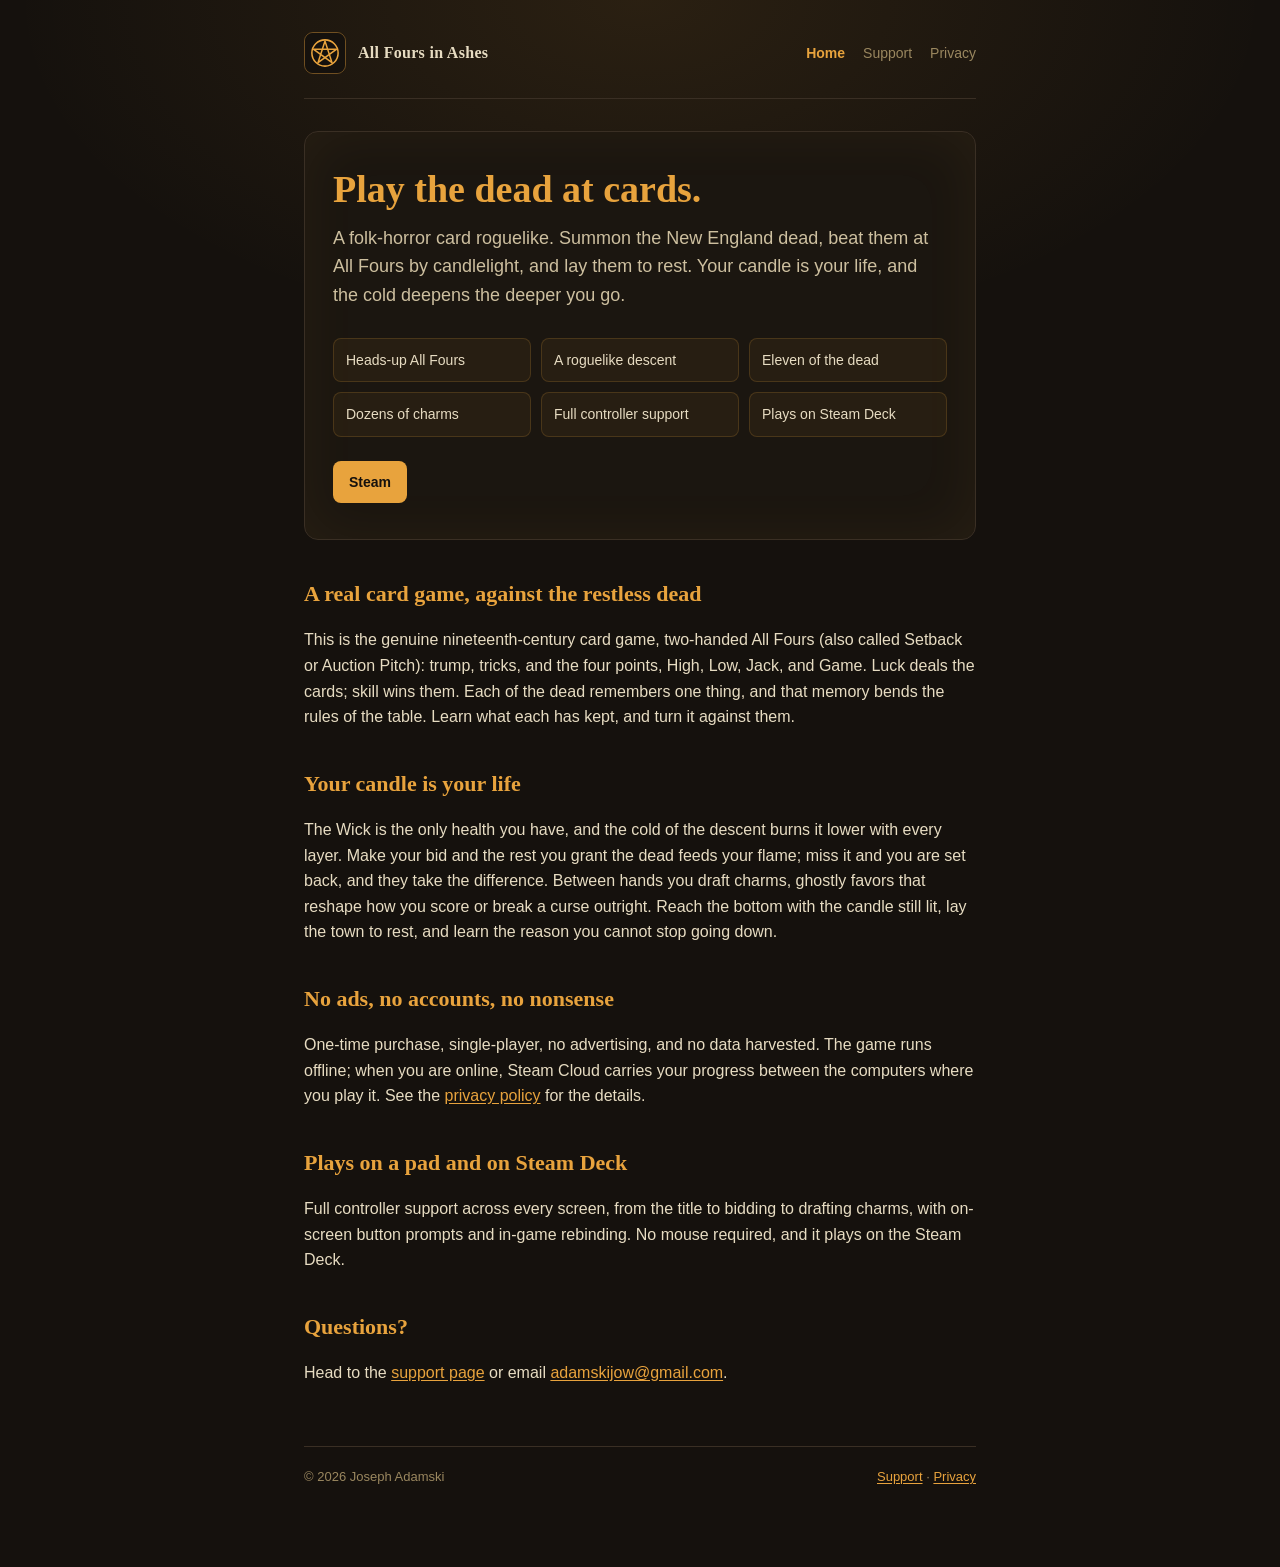
==== ashes/index.html @ 029fb8b5 "Add All Fours in Ashes pub pages (ashes/) Mirror the existing static site for a second title, All Fo" ====
<!doctype html>
<html lang="en">
<head>
<meta charset="utf-8">
<meta name="viewport" content="width=device-width, initial-scale=1">
<title>All Fours in Ashes</title>
<meta name="description" content="A folk-horror card roguelike. Play the colonial dead at All Fours by candlelight, draft charms, and descend. On Steam for Windows, macOS, and Linux / Steam Deck.">
<link rel="stylesheet" href="./style.css">
<link rel="icon" href="./icon.svg" type="image/svg+xml">
</head>
<body>
<div class="wrap">

<header class="site">
  <div class="logo"><img src="./icon.svg" alt=""></div>
  <div class="name">All Fours in Ashes</div>
  <nav class="site">
    <a href="./index.html" class="active">Home</a>
    <a href="./support.html">Support</a>
    <a href="./privacy.html">Privacy</a>
  </nav>
</header>

<section class="hero">
  <h1>Play the dead at cards.</h1>
  <p class="tagline">A folk-horror card roguelike. Summon the New England dead, beat them at All Fours by candlelight, and lay them to rest. Your candle is your life, and the cold deepens the deeper you go.</p>

  <ul class="games">
    <li>Heads-up All Fours</li>
    <li>A roguelike descent</li>
    <li>Eleven of the dead</li>
    <li>Dozens of charms</li>
    <li>Full controller support</li>
    <li>Plays on Steam Deck</li>
  </ul>

  <div class="stores">
    <a class="store-btn" href="#">Steam</a>
  </div>
</section>

<h2>A real card game, against the restless dead</h2>
<p>This is the genuine nineteenth-century card game, two-handed All Fours (also called Setback or Auction Pitch): trump, tricks, and the four points, High, Low, Jack, and Game. Luck deals the cards; skill wins them. Each of the dead remembers one thing, and that memory bends the rules of the table. Learn what each has kept, and turn it against them.</p>

<h2>Your candle is your life</h2>
<p>The Wick is the only health you have, and the cold of the descent burns it lower with every layer. Make your bid and the rest you grant the dead feeds your flame; miss it and you are set back, and they take the difference. Between hands you draft charms, ghostly favors that reshape how you score or break a curse outright. Reach the bottom with the candle still lit, lay the town to rest, and learn the reason you cannot stop going down.</p>

<h2>No ads, no accounts, no nonsense</h2>
<p>One-time purchase, single-player, no advertising, and no data harvested. The game runs offline; when you are online, Steam Cloud carries your progress between the computers where you play it. See the <a href="./privacy.html">privacy policy</a> for the details.</p>

<h2>Plays on a pad and on Steam Deck</h2>
<p>Full controller support across every screen, from the title to bidding to drafting charms, with on-screen button prompts and in-game rebinding. No mouse required, and it plays on the Steam Deck.</p>

<h2>Questions?</h2>
<p>Head to the <a href="./support.html">support page</a> or email <a href="mailto:adamskijow@gmail.com">adamskijow@gmail.com</a>.</p>

<footer class="site">
  <span>© 2026 Joseph Adamski</span>
  <span><a href="./support.html">Support</a> · <a href="./privacy.html">Privacy</a></span>
</footer>

</div>
</body>
</html>
---- ashes/style.css ----
:root {
  --night: #15110d;
  --panel: #1b1610;
  --parch: #e7dcc2;
  --muted: #9a875f;
  --rule: #3a2f24;
  --amber: #e8a33d;
  --ember: #b5651d;
  --blood: #7a1f1f;
}

* { box-sizing: border-box; }

html, body {
  margin: 0;
  padding: 0;
  background: var(--night);
  background-image: radial-gradient(ellipse 70% 55% at 50% 0%, rgba(232,163,61,0.10), rgba(21,17,13,0) 70%);
  background-attachment: fixed;
  color: var(--parch);
  font-family: -apple-system, BlinkMacSystemFont, "Segoe UI", Roboto, "Helvetica Neue", Arial, sans-serif;
  line-height: 1.6;
  -webkit-font-smoothing: antialiased;
}

a { color: var(--amber); text-decoration: underline; text-underline-offset: 2px; }
a:hover { color: var(--ember); }

.wrap {
  max-width: 720px;
  margin: 0 auto;
  padding: 32px 24px 80px;
}

header.site {
  display: flex;
  align-items: center;
  gap: 12px;
  padding-bottom: 24px;
  border-bottom: 1px solid var(--rule);
  margin-bottom: 32px;
}

header.site .logo {
  width: 42px; height: 42px;
  border-radius: 9px;
  overflow: hidden;
  flex: 0 0 auto;
  border: 1px solid rgba(232,163,61,0.40);
}

header.site .logo img { width: 100%; height: 100%; display: block; }

header.site .name {
  font-weight: 600;
  font-size: 16px;
  letter-spacing: 0.3px;
  font-family: Georgia, "Times New Roman", serif;
  color: var(--parch);
}

nav.site {
  margin-left: auto;
  display: flex;
  gap: 18px;
  font-size: 14px;
}

nav.site a { text-decoration: none; color: var(--muted); }
nav.site a:hover { color: var(--parch); }
nav.site a.active { color: var(--amber); font-weight: 600; }

h1 {
  font-family: Georgia, "Times New Roman", serif;
  font-size: 38px;
  line-height: 1.15;
  margin: 0 0 12px;
  color: var(--parch);
}

h2 {
  font-family: Georgia, "Times New Roman", serif;
  font-size: 22px;
  margin: 36px 0 10px;
  color: var(--amber);
}

h3 { font-size: 16px; margin: 24px 0 6px; color: var(--parch); }

p, li { font-size: 16px; color: var(--parch); }

.tagline {
  font-size: 18px;
  color: var(--muted);
  margin: 0 0 28px;
}

.hero {
  background: var(--panel);
  border: 1px solid var(--rule);
  border-radius: 14px;
  padding: 36px 28px;
  margin-bottom: 32px;
  box-shadow: inset 0 0 60px rgba(232,163,61,0.06);
}

.hero h1 { color: var(--amber); }
.hero .tagline { color: #cdbf9f; }

.games {
  display: grid;
  grid-template-columns: repeat(auto-fill, minmax(150px, 1fr));
  gap: 10px;
  margin: 18px 0 4px;
  padding: 0;
  list-style: none;
}

.games li {
  background: rgba(232,163,61,0.06);
  border: 1px solid rgba(232,163,61,0.18);
  border-radius: 8px;
  padding: 10px 12px;
  font-size: 14px;
  color: var(--parch);
}

.stores {
  margin-top: 24px;
  display: flex;
  flex-wrap: wrap;
  gap: 10px;
}

.store-btn {
  display: inline-block;
  background: var(--amber);
  color: var(--night);
  padding: 10px 16px;
  border-radius: 8px;
  font-weight: 700;
  font-size: 14px;
  text-decoration: none;
}

.store-btn:hover { background: #f1b95b; color: var(--night); }

dl.faq dt { font-weight: 600; margin-top: 18px; color: var(--amber); }
dl.faq dd { margin: 4px 0 0; color: var(--parch); }

.contact-card {
  background: var(--panel);
  border: 1px solid var(--rule);
  border-radius: 10px;
  padding: 20px 22px;
  margin: 22px 0;
}

.contact-card .email { font-size: 18px; font-weight: 600; }

footer.site {
  margin-top: 60px;
  padding-top: 20px;
  border-top: 1px solid var(--rule);
  font-size: 13px;
  color: var(--muted);
  display: flex;
  justify-content: space-between;
  flex-wrap: wrap;
  gap: 8px;
}

@media (max-width: 540px) {
  h1 { font-size: 30px; }
  .hero { padding: 28px 20px; }
}
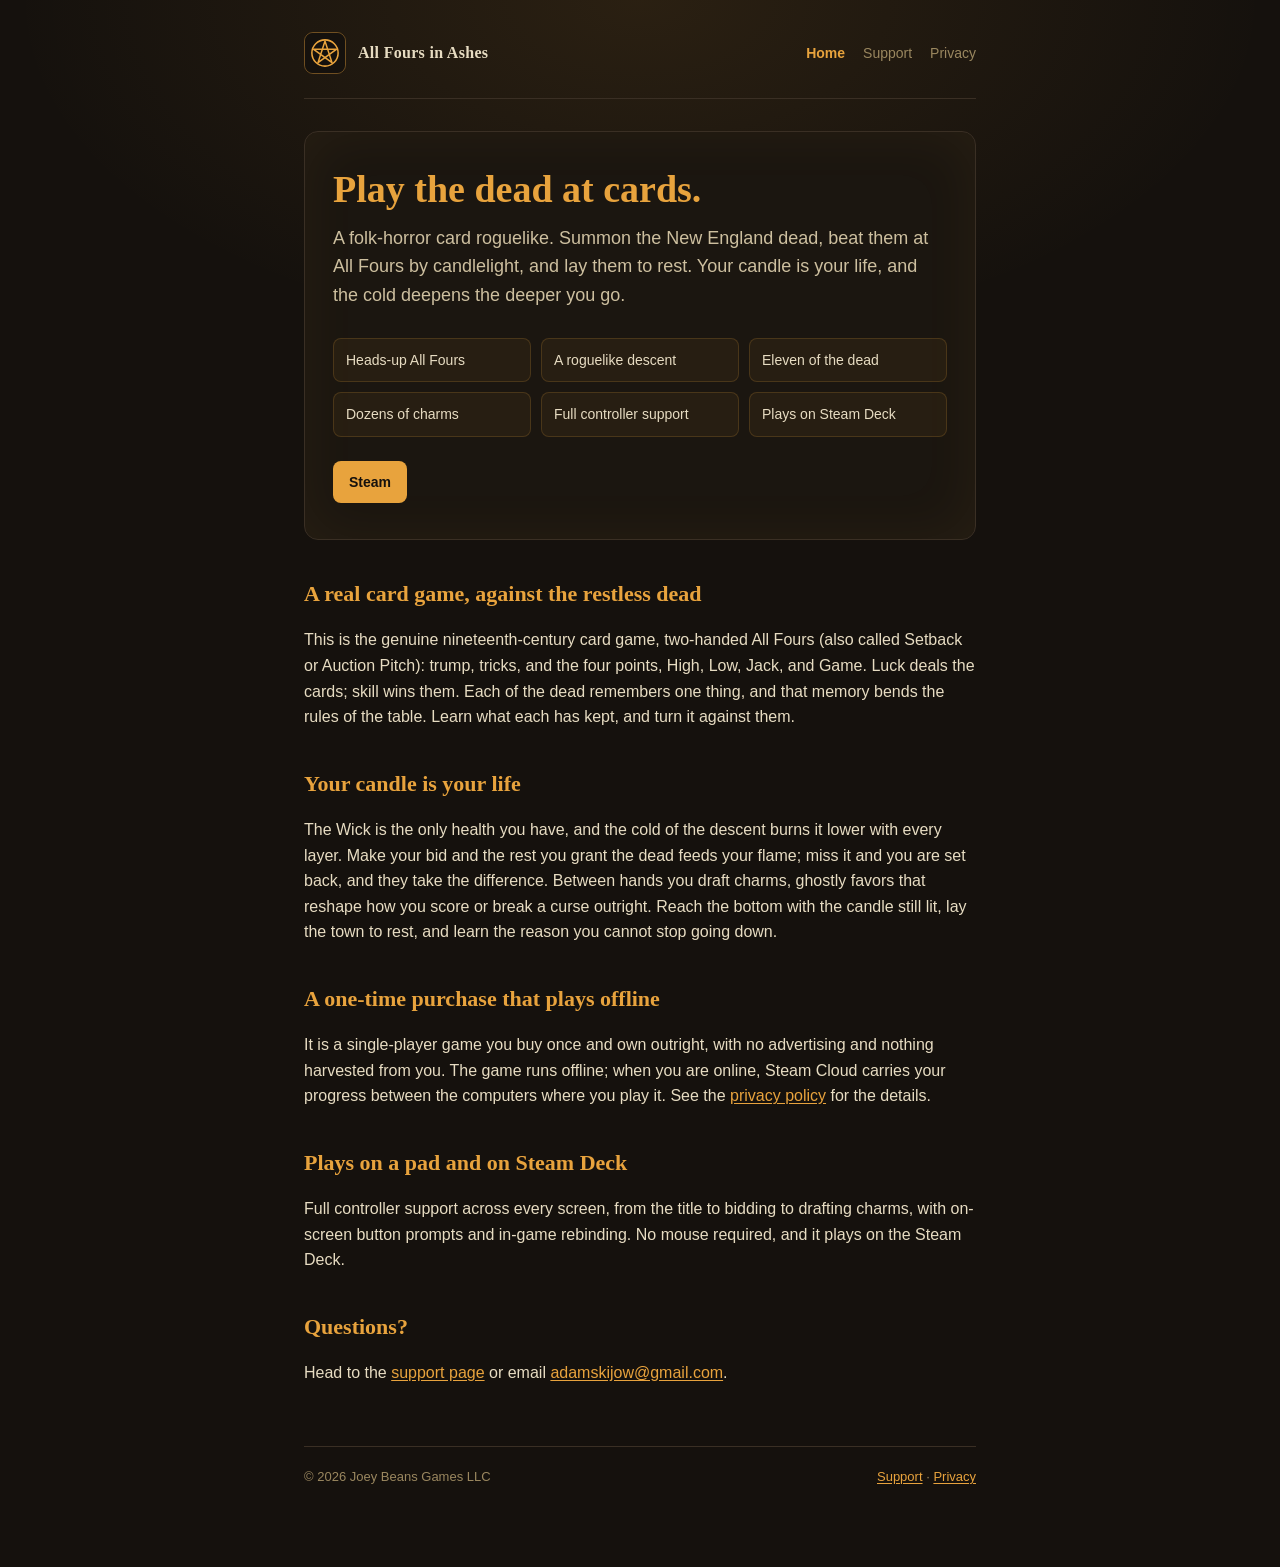
==== commit 819b5104: "Finalize launch copy: de-AI pass, Texas Hold'em on all platforms, LLC copyright Rewrite marketing co" ====
--- a/ashes/index.html
+++ b/ashes/index.html
@@ -45,8 +45,8 @@
 <h2>Your candle is your life</h2>
 <p>The Wick is the only health you have, and the cold of the descent burns it lower with every layer. Make your bid and the rest you grant the dead feeds your flame; miss it and you are set back, and they take the difference. Between hands you draft charms, ghostly favors that reshape how you score or break a curse outright. Reach the bottom with the candle still lit, lay the town to rest, and learn the reason you cannot stop going down.</p>
 
-<h2>No ads, no accounts, no nonsense</h2>
-<p>One-time purchase, single-player, no advertising, and no data harvested. The game runs offline; when you are online, Steam Cloud carries your progress between the computers where you play it. See the <a href="./privacy.html">privacy policy</a> for the details.</p>
+<h2>A one-time purchase that plays offline</h2>
+<p>It is a single-player game you buy once and own outright, with no advertising and nothing harvested from you. The game runs offline; when you are online, Steam Cloud carries your progress between the computers where you play it. See the <a href="./privacy.html">privacy policy</a> for the details.</p>
 
 <h2>Plays on a pad and on Steam Deck</h2>
 <p>Full controller support across every screen, from the title to bidding to drafting charms, with on-screen button prompts and in-game rebinding. No mouse required, and it plays on the Steam Deck.</p>
@@ -55,8 +55,8 @@
 <p>Head to the <a href="./support.html">support page</a> or email <a href="mailto:adamskijow@gmail.com">adamskijow@gmail.com</a>.</p>
 
 <footer class="site">
-  <span>© 2026 Joseph Adamski</span>
-  <span><a href="./support.html">Support</a> · <a href="./privacy.html">Privacy</a></span>
+  <span>&copy; 2026 Joey Beans Games LLC</span>
+  <span><a href="./support.html">Support</a> &middot; <a href="./privacy.html">Privacy</a></span>
 </footer>
 
 </div>
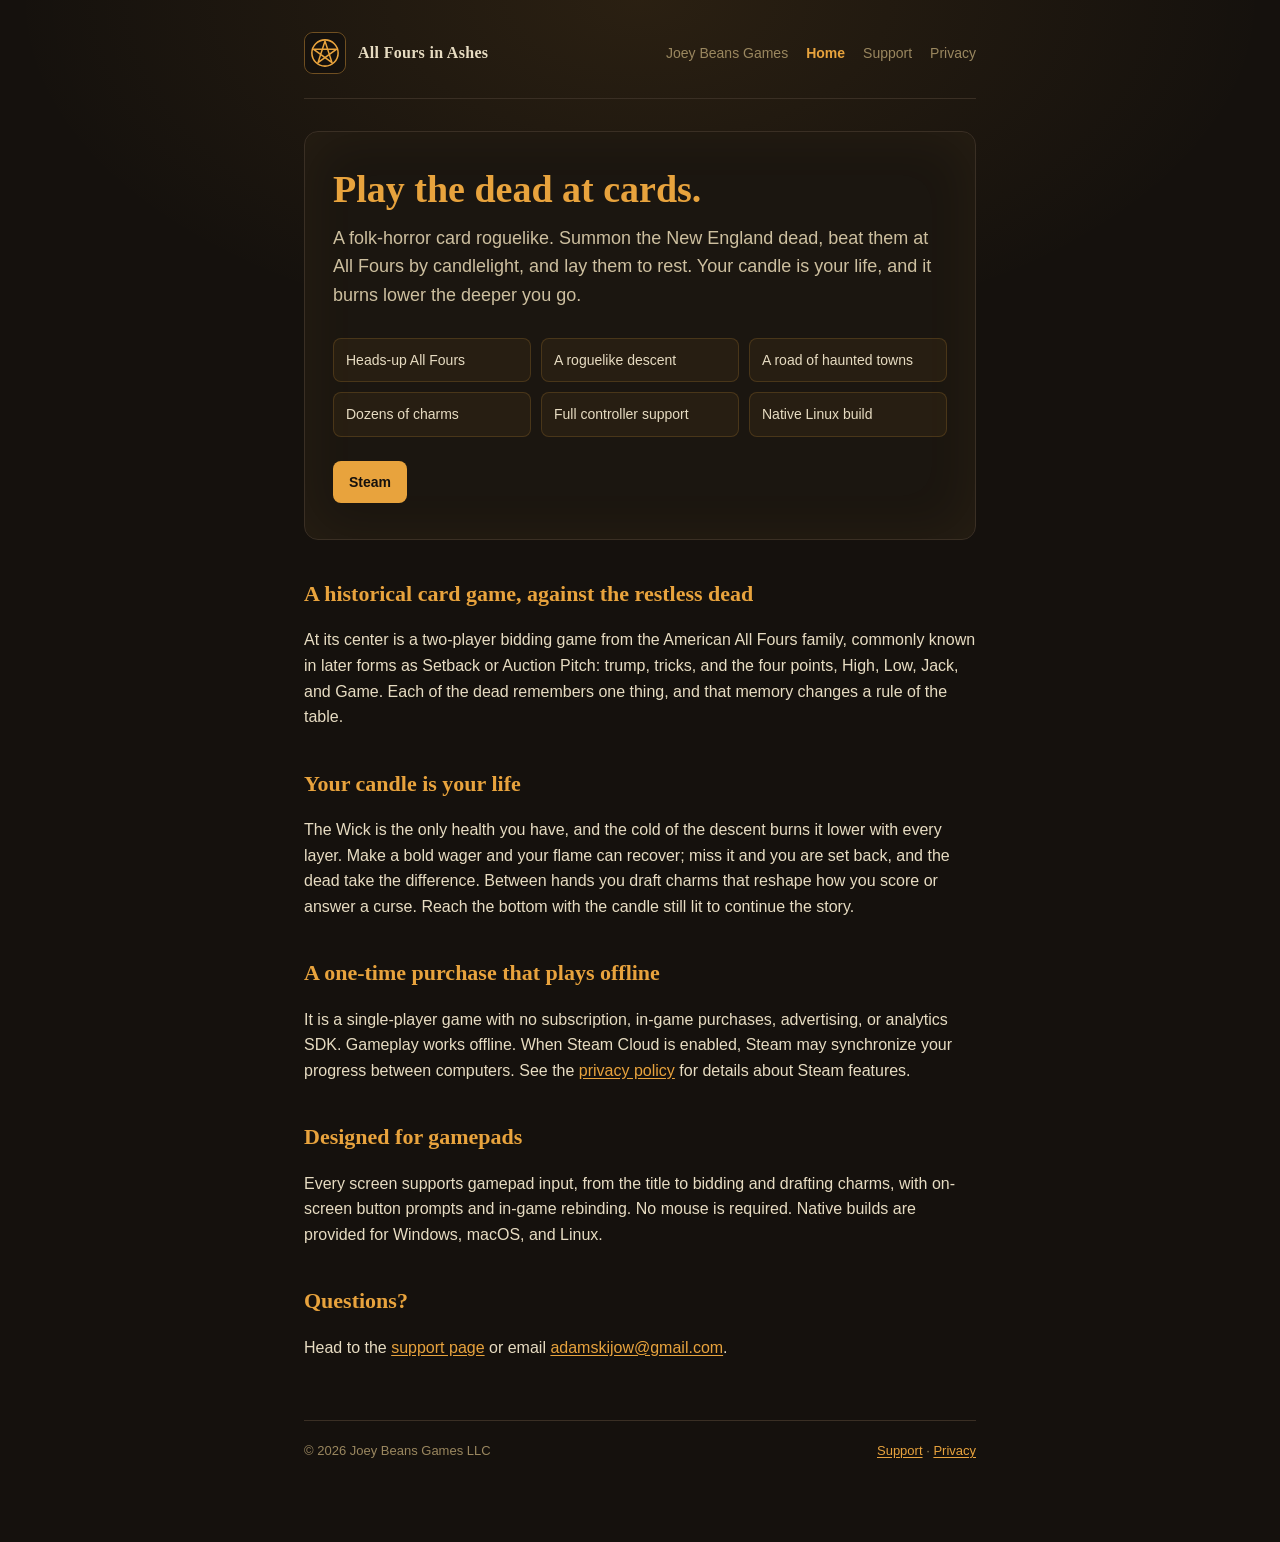
==== commit 1508dfcc: "Refresh studio site and correct product policies" ====
--- a/ashes/index.html
+++ b/ashes/index.html
@@ -4,7 +4,7 @@
 <meta charset="utf-8">
 <meta name="viewport" content="width=device-width, initial-scale=1">
 <title>All Fours in Ashes</title>
-<meta name="description" content="A folk-horror card roguelike. Play the colonial dead at All Fours by candlelight, draft charms, and descend. On Steam for Windows, macOS, and Linux / Steam Deck.">
+<meta name="description" content="A folk-horror card roguelike. Play the New England dead at All Fours by candlelight, draft charms, and descend. On Steam for Windows, macOS, and Linux.">
 <link rel="stylesheet" href="./style.css">
 <link rel="icon" href="./icon.svg" type="image/svg+xml">
 </head>
@@ -15,6 +15,7 @@
   <div class="logo"><img src="./icon.svg" alt=""></div>
   <div class="name">All Fours in Ashes</div>
   <nav class="site">
+    <a href="../">Joey Beans Games</a>
     <a href="./index.html" class="active">Home</a>
     <a href="./support.html">Support</a>
     <a href="./privacy.html">Privacy</a>
@@ -23,33 +24,33 @@
 
 <section class="hero">
   <h1>Play the dead at cards.</h1>
-  <p class="tagline">A folk-horror card roguelike. Summon the New England dead, beat them at All Fours by candlelight, and lay them to rest. Your candle is your life, and the cold deepens the deeper you go.</p>
+  <p class="tagline">A folk-horror card roguelike. Summon the New England dead, beat them at All Fours by candlelight, and lay them to rest. Your candle is your life, and it burns lower the deeper you go.</p>
 
   <ul class="games">
     <li>Heads-up All Fours</li>
     <li>A roguelike descent</li>
-    <li>Eleven of the dead</li>
+    <li>A road of haunted towns</li>
     <li>Dozens of charms</li>
     <li>Full controller support</li>
-    <li>Plays on Steam Deck</li>
+    <li>Native Linux build</li>
   </ul>
 
   <div class="stores">
-    <a class="store-btn" href="#">Steam</a>
+    <a class="store-btn" href="https://store.steampowered.com/app/4819680/">Steam</a>
   </div>
 </section>
 
-<h2>A real card game, against the restless dead</h2>
-<p>This is the genuine nineteenth-century card game, two-handed All Fours (also called Setback or Auction Pitch): trump, tricks, and the four points, High, Low, Jack, and Game. Luck deals the cards; skill wins them. Each of the dead remembers one thing, and that memory bends the rules of the table. Learn what each has kept, and turn it against them.</p>
+<h2>A historical card game, against the restless dead</h2>
+<p>At its center is a two-player bidding game from the American All Fours family, commonly known in later forms as Setback or Auction Pitch: trump, tricks, and the four points, High, Low, Jack, and Game. Each of the dead remembers one thing, and that memory changes a rule of the table.</p>
 
 <h2>Your candle is your life</h2>
-<p>The Wick is the only health you have, and the cold of the descent burns it lower with every layer. Make your bid and the rest you grant the dead feeds your flame; miss it and you are set back, and they take the difference. Between hands you draft charms, ghostly favors that reshape how you score or break a curse outright. Reach the bottom with the candle still lit, lay the town to rest, and learn the reason you cannot stop going down.</p>
+<p>The Wick is the only health you have, and the cold of the descent burns it lower with every layer. Make a bold wager and your flame can recover; miss it and you are set back, and the dead take the difference. Between hands you draft charms that reshape how you score or answer a curse. Reach the bottom with the candle still lit to continue the story.</p>
 
 <h2>A one-time purchase that plays offline</h2>
-<p>It is a single-player game you buy once and own outright, with no advertising and nothing harvested from you. The game runs offline; when you are online, Steam Cloud carries your progress between the computers where you play it. See the <a href="./privacy.html">privacy policy</a> for the details.</p>
+<p>It is a single-player game with no subscription, in-game purchases, advertising, or analytics SDK. Gameplay works offline. When Steam Cloud is enabled, Steam may synchronize your progress between computers. See the <a href="./privacy.html">privacy policy</a> for details about Steam features.</p>
 
-<h2>Plays on a pad and on Steam Deck</h2>
-<p>Full controller support across every screen, from the title to bidding to drafting charms, with on-screen button prompts and in-game rebinding. No mouse required, and it plays on the Steam Deck.</p>
+<h2>Designed for gamepads</h2>
+<p>Every screen supports gamepad input, from the title to bidding and drafting charms, with on-screen button prompts and in-game rebinding. No mouse is required. Native builds are provided for Windows, macOS, and Linux.</p>
 
 <h2>Questions?</h2>
 <p>Head to the <a href="./support.html">support page</a> or email <a href="mailto:adamskijow@gmail.com">adamskijow@gmail.com</a>.</p>
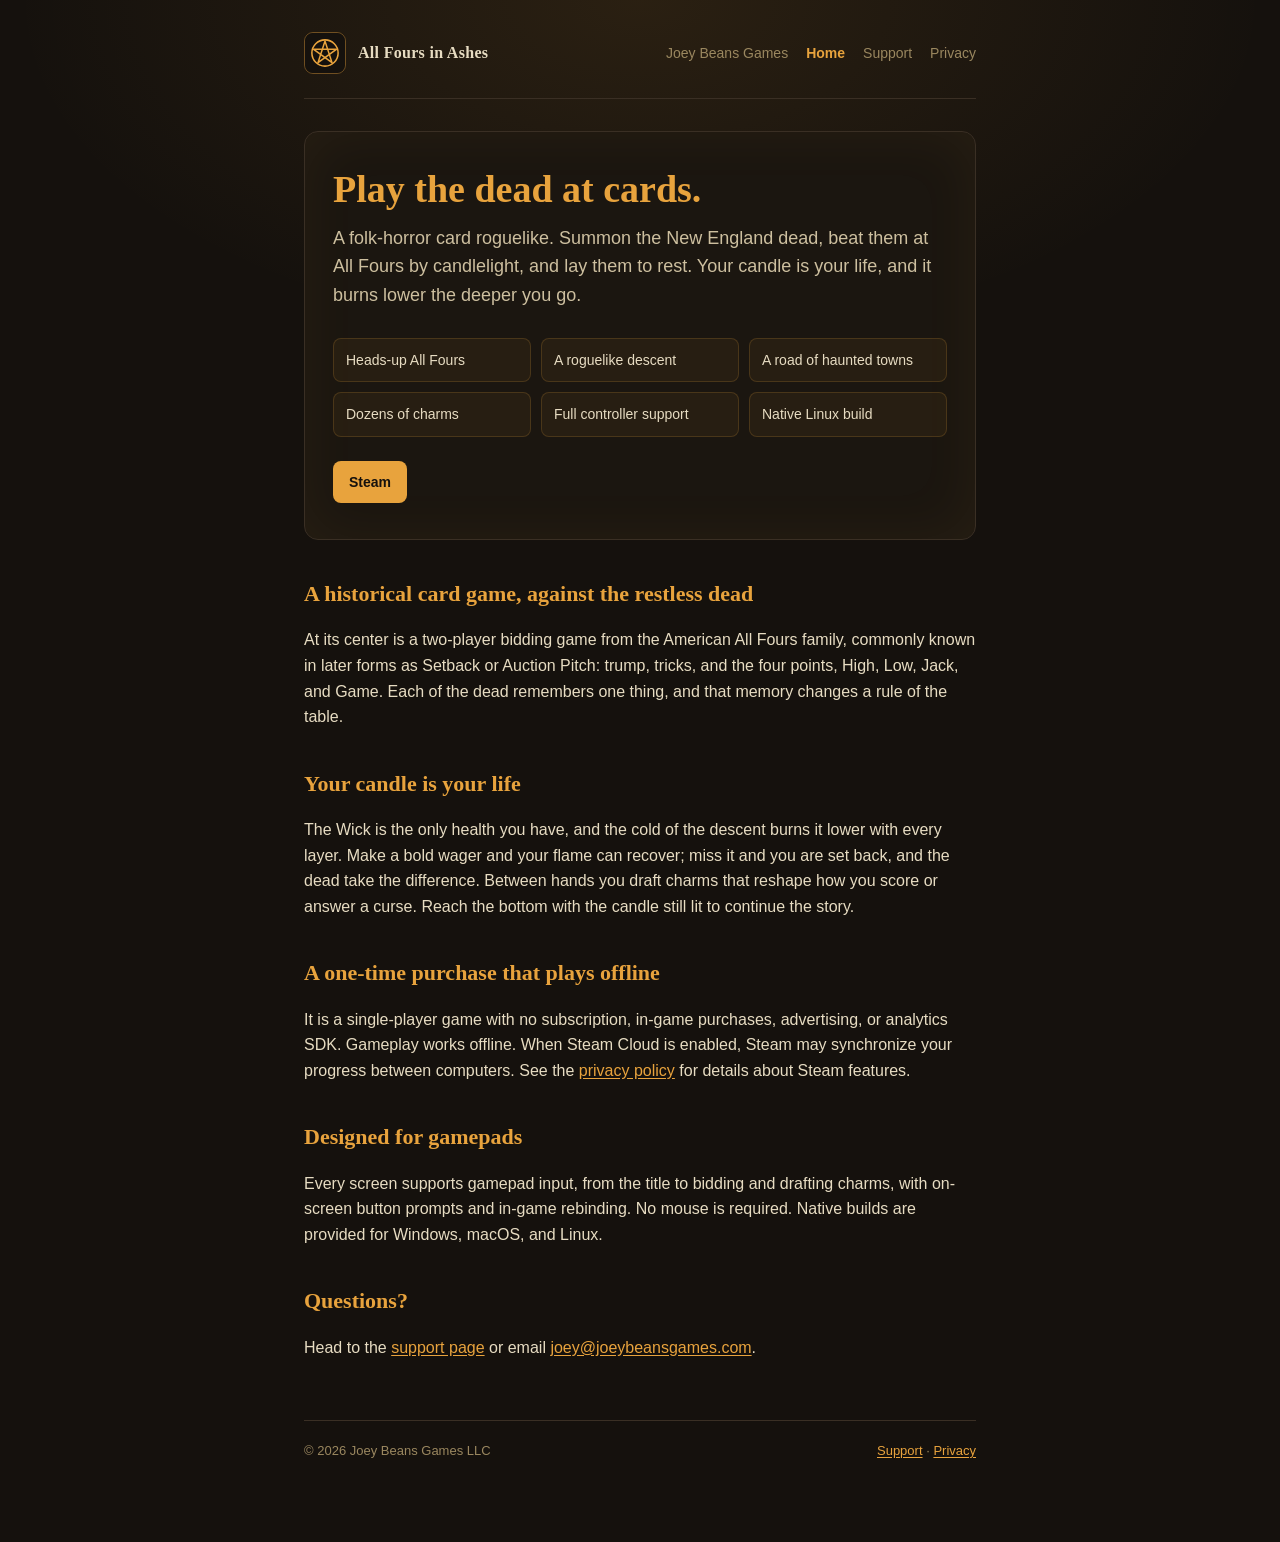
==== commit fb4ba2d8: "Use business email across public site" ====
--- a/ashes/index.html
+++ b/ashes/index.html
@@ -53,7 +53,7 @@
 <p>Every screen supports gamepad input, from the title to bidding and drafting charms, with on-screen button prompts and in-game rebinding. No mouse is required. Native builds are provided for Windows, macOS, and Linux.</p>
 
 <h2>Questions?</h2>
-<p>Head to the <a href="./support.html">support page</a> or email <a href="mailto:adamskijow@gmail.com">adamskijow@gmail.com</a>.</p>
+<p>Head to the <a href="./support.html">support page</a> or email <a href="mailto:joey@joeybeansgames.com">joey@joeybeansgames.com</a>.</p>
 
 <footer class="site">
   <span>&copy; 2026 Joey Beans Games LLC</span>
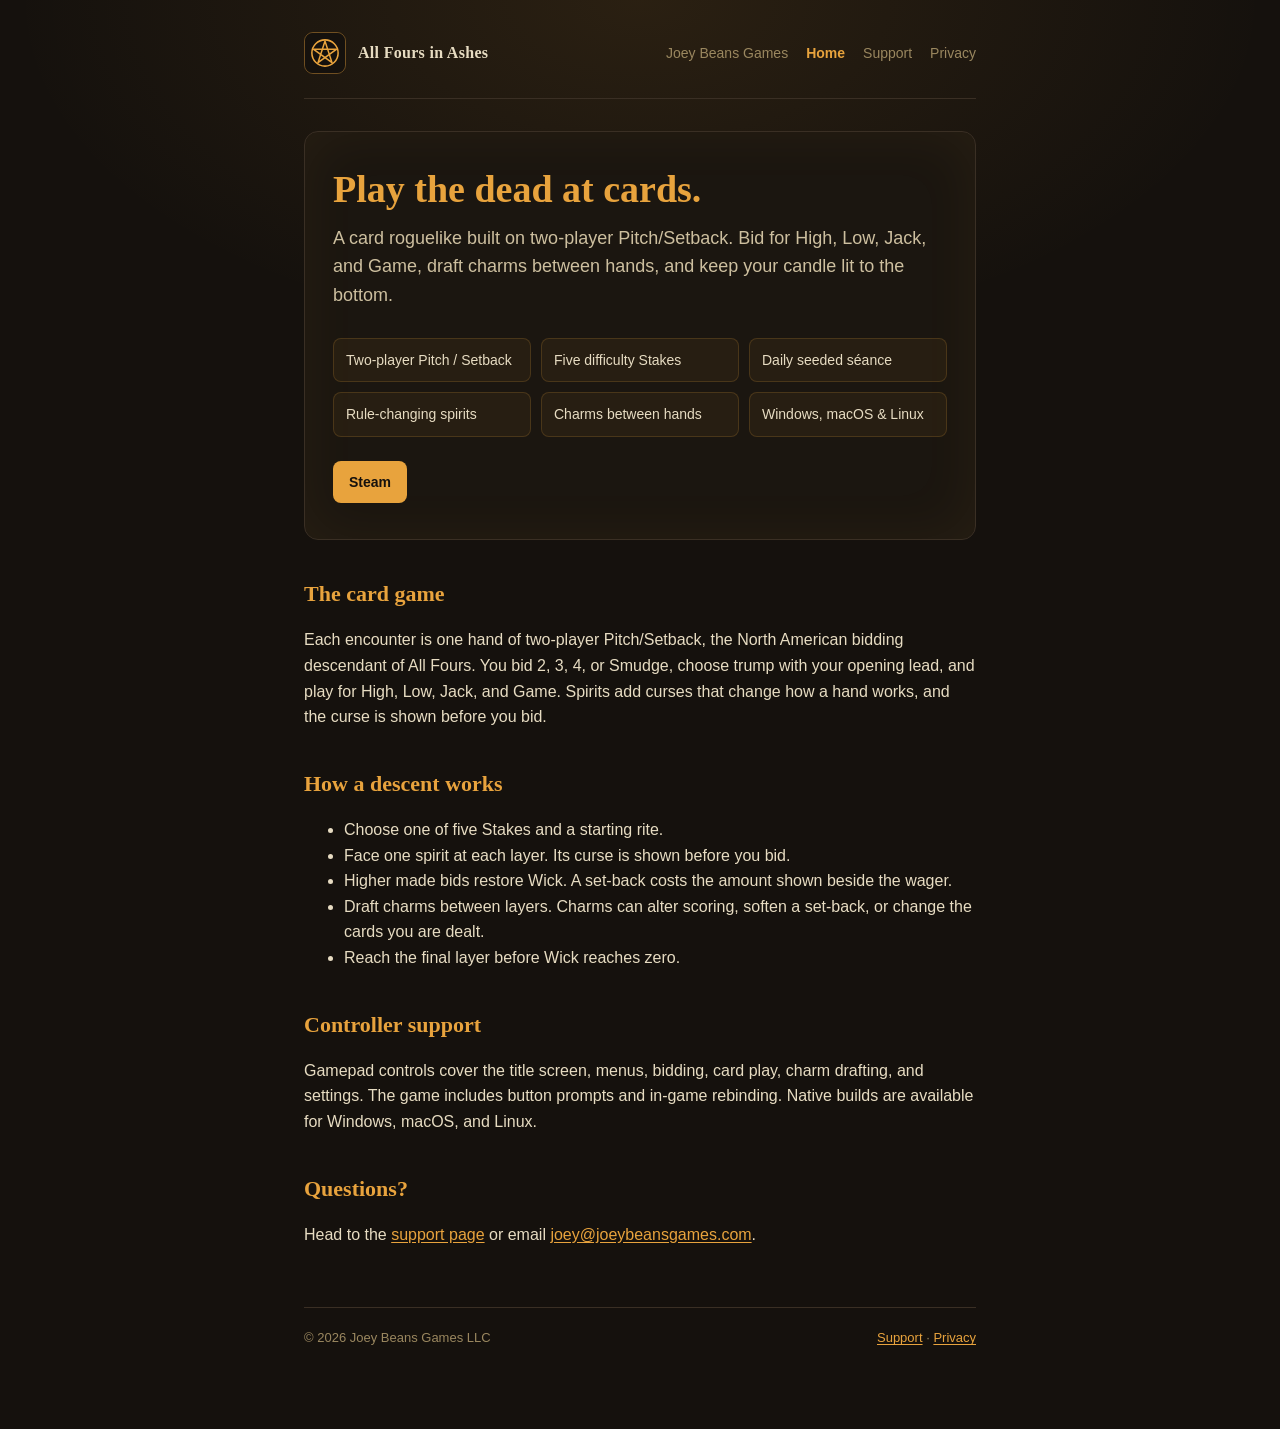
==== commit 5a234d8d: "Rewrite Ashes site copy" ====
--- a/ashes/index.html
+++ b/ashes/index.html
@@ -4,7 +4,7 @@
 <meta charset="utf-8">
 <meta name="viewport" content="width=device-width, initial-scale=1">
 <title>All Fours in Ashes</title>
-<meta name="description" content="A folk-horror card roguelike. Play the New England dead at All Fours by candlelight, draft charms, and descend. On Steam for Windows, macOS, and Linux.">
+<meta name="description" content="All Fours in Ashes is a card roguelike based on two-player Pitch/Setback. Bid for High, Low, Jack, and Game, draft charms, and keep your candle lit.">
 <link rel="stylesheet" href="./style.css">
 <link rel="icon" href="./icon.svg" type="image/svg+xml">
 </head>
@@ -24,15 +24,15 @@
 
 <section class="hero">
   <h1>Play the dead at cards.</h1>
-  <p class="tagline">A folk-horror card roguelike. Summon the New England dead, beat them at All Fours by candlelight, and lay them to rest. Your candle is your life, and it burns lower the deeper you go.</p>
+  <p class="tagline">A card roguelike built on two-player Pitch/Setback. Bid for High, Low, Jack, and Game, draft charms between hands, and keep your candle lit to the bottom.</p>
 
   <ul class="games">
-    <li>Heads-up All Fours</li>
-    <li>A roguelike descent</li>
-    <li>A road of haunted towns</li>
-    <li>Dozens of charms</li>
-    <li>Full controller support</li>
-    <li>Native Linux build</li>
+    <li>Two-player Pitch / Setback</li>
+    <li>Five difficulty Stakes</li>
+    <li>Daily seeded séance</li>
+    <li>Rule-changing spirits</li>
+    <li>Charms between hands</li>
+    <li>Windows, macOS &amp; Linux</li>
   </ul>
 
   <div class="stores">
@@ -40,17 +40,20 @@
   </div>
 </section>
 
-<h2>A historical card game, against the restless dead</h2>
-<p>At its center is a two-player bidding game from the American All Fours family, commonly known in later forms as Setback or Auction Pitch: trump, tricks, and the four points, High, Low, Jack, and Game. Each of the dead remembers one thing, and that memory changes a rule of the table.</p>
+<h2>The card game</h2>
+<p>Each encounter is one hand of two-player Pitch/Setback, the North American bidding descendant of All Fours. You bid 2, 3, 4, or Smudge, choose trump with your opening lead, and play for High, Low, Jack, and Game. Spirits add curses that change how a hand works, and the curse is shown before you bid.</p>
 
-<h2>Your candle is your life</h2>
-<p>The Wick is the only health you have, and the cold of the descent burns it lower with every layer. Make a bold wager and your flame can recover; miss it and you are set back, and the dead take the difference. Between hands you draft charms that reshape how you score or answer a curse. Reach the bottom with the candle still lit to continue the story.</p>
+<h2>How a descent works</h2>
+<ul>
+  <li>Choose one of five Stakes and a starting rite.</li>
+  <li>Face one spirit at each layer. Its curse is shown before you bid.</li>
+  <li>Higher made bids restore Wick. A set-back costs the amount shown beside the wager.</li>
+  <li>Draft charms between layers. Charms can alter scoring, soften a set-back, or change the cards you are dealt.</li>
+  <li>Reach the final layer before Wick reaches zero.</li>
+</ul>
 
-<h2>A one-time purchase that plays offline</h2>
-<p>It is a single-player game with no subscription, in-game purchases, advertising, or analytics SDK. Gameplay works offline. When Steam Cloud is enabled, Steam may synchronize your progress between computers. See the <a href="./privacy.html">privacy policy</a> for details about Steam features.</p>
-
-<h2>Designed for gamepads</h2>
-<p>Every screen supports gamepad input, from the title to bidding and drafting charms, with on-screen button prompts and in-game rebinding. No mouse is required. Native builds are provided for Windows, macOS, and Linux.</p>
+<h2>Controller support</h2>
+<p>Gamepad controls cover the title screen, menus, bidding, card play, charm drafting, and settings. The game includes button prompts and in-game rebinding. Native builds are available for Windows, macOS, and Linux.</p>
 
 <h2>Questions?</h2>
 <p>Head to the <a href="./support.html">support page</a> or email <a href="mailto:joey@joeybeansgames.com">joey@joeybeansgames.com</a>.</p>
